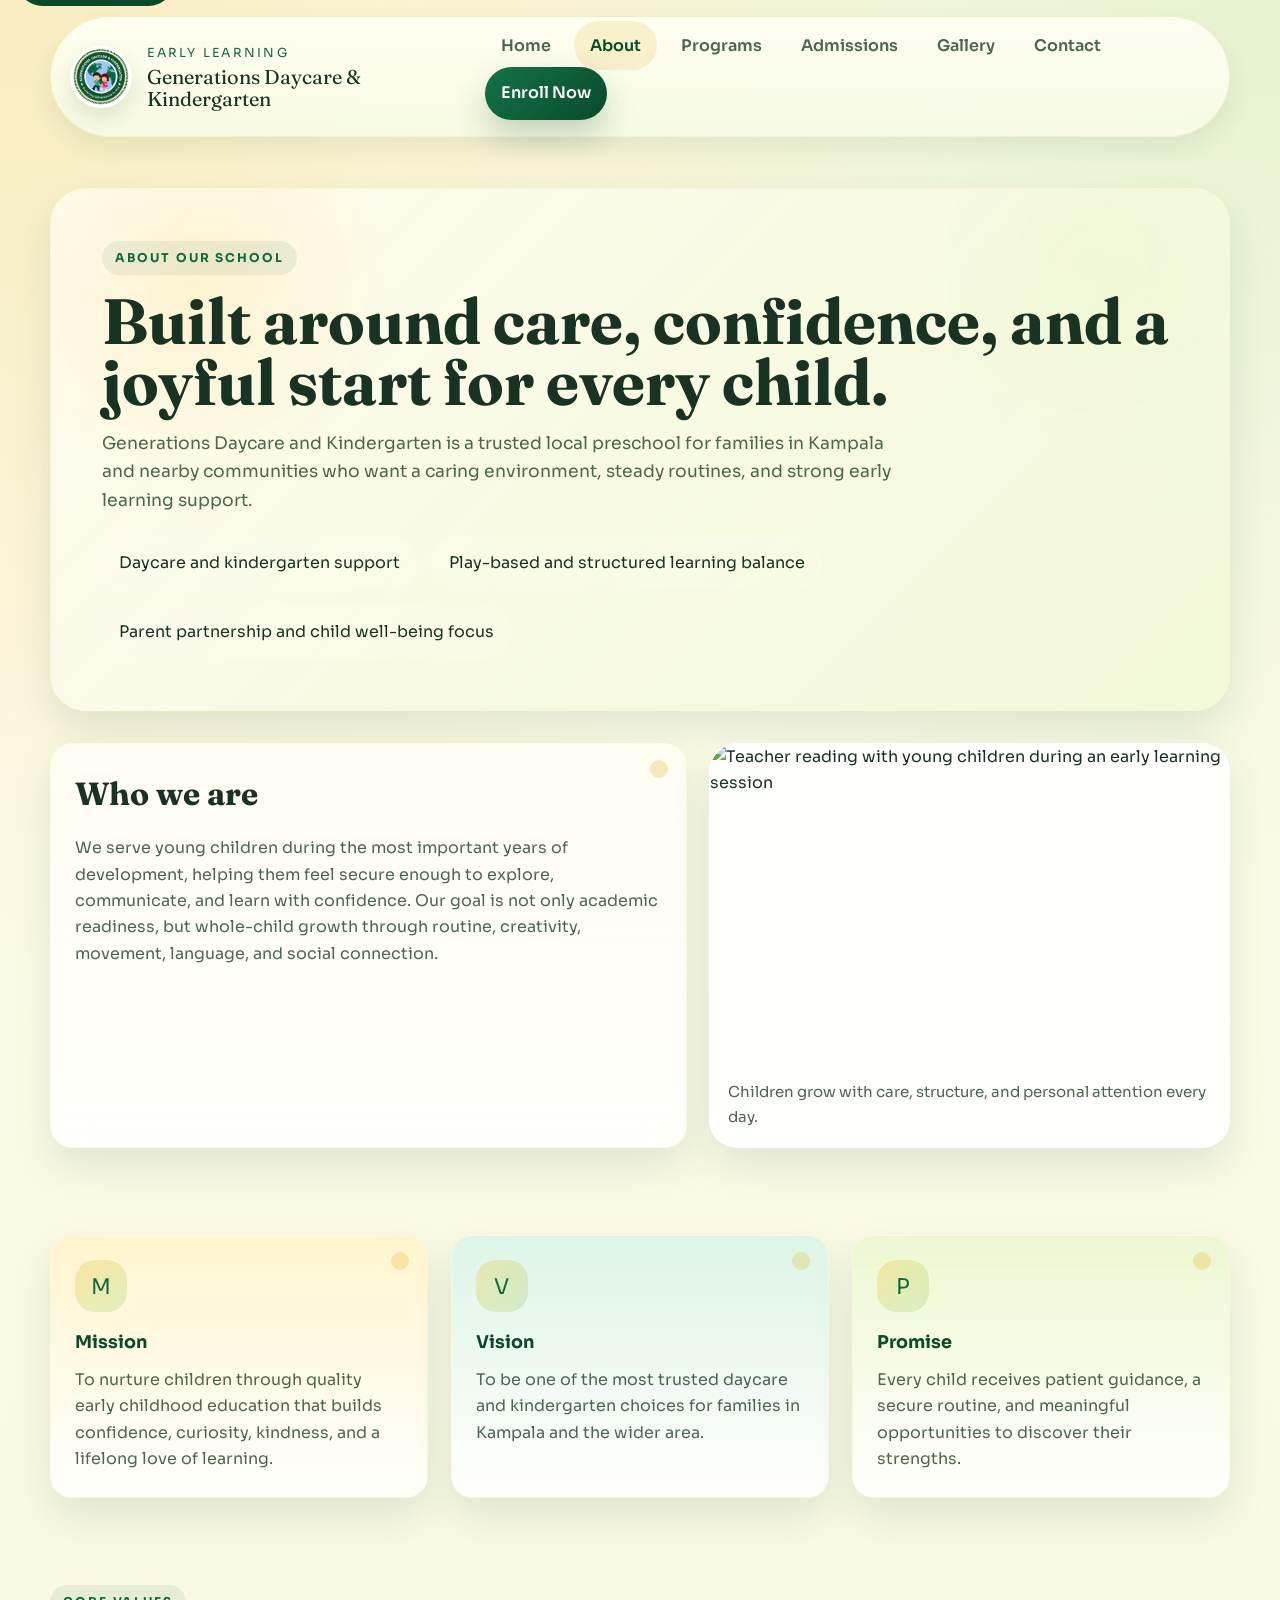
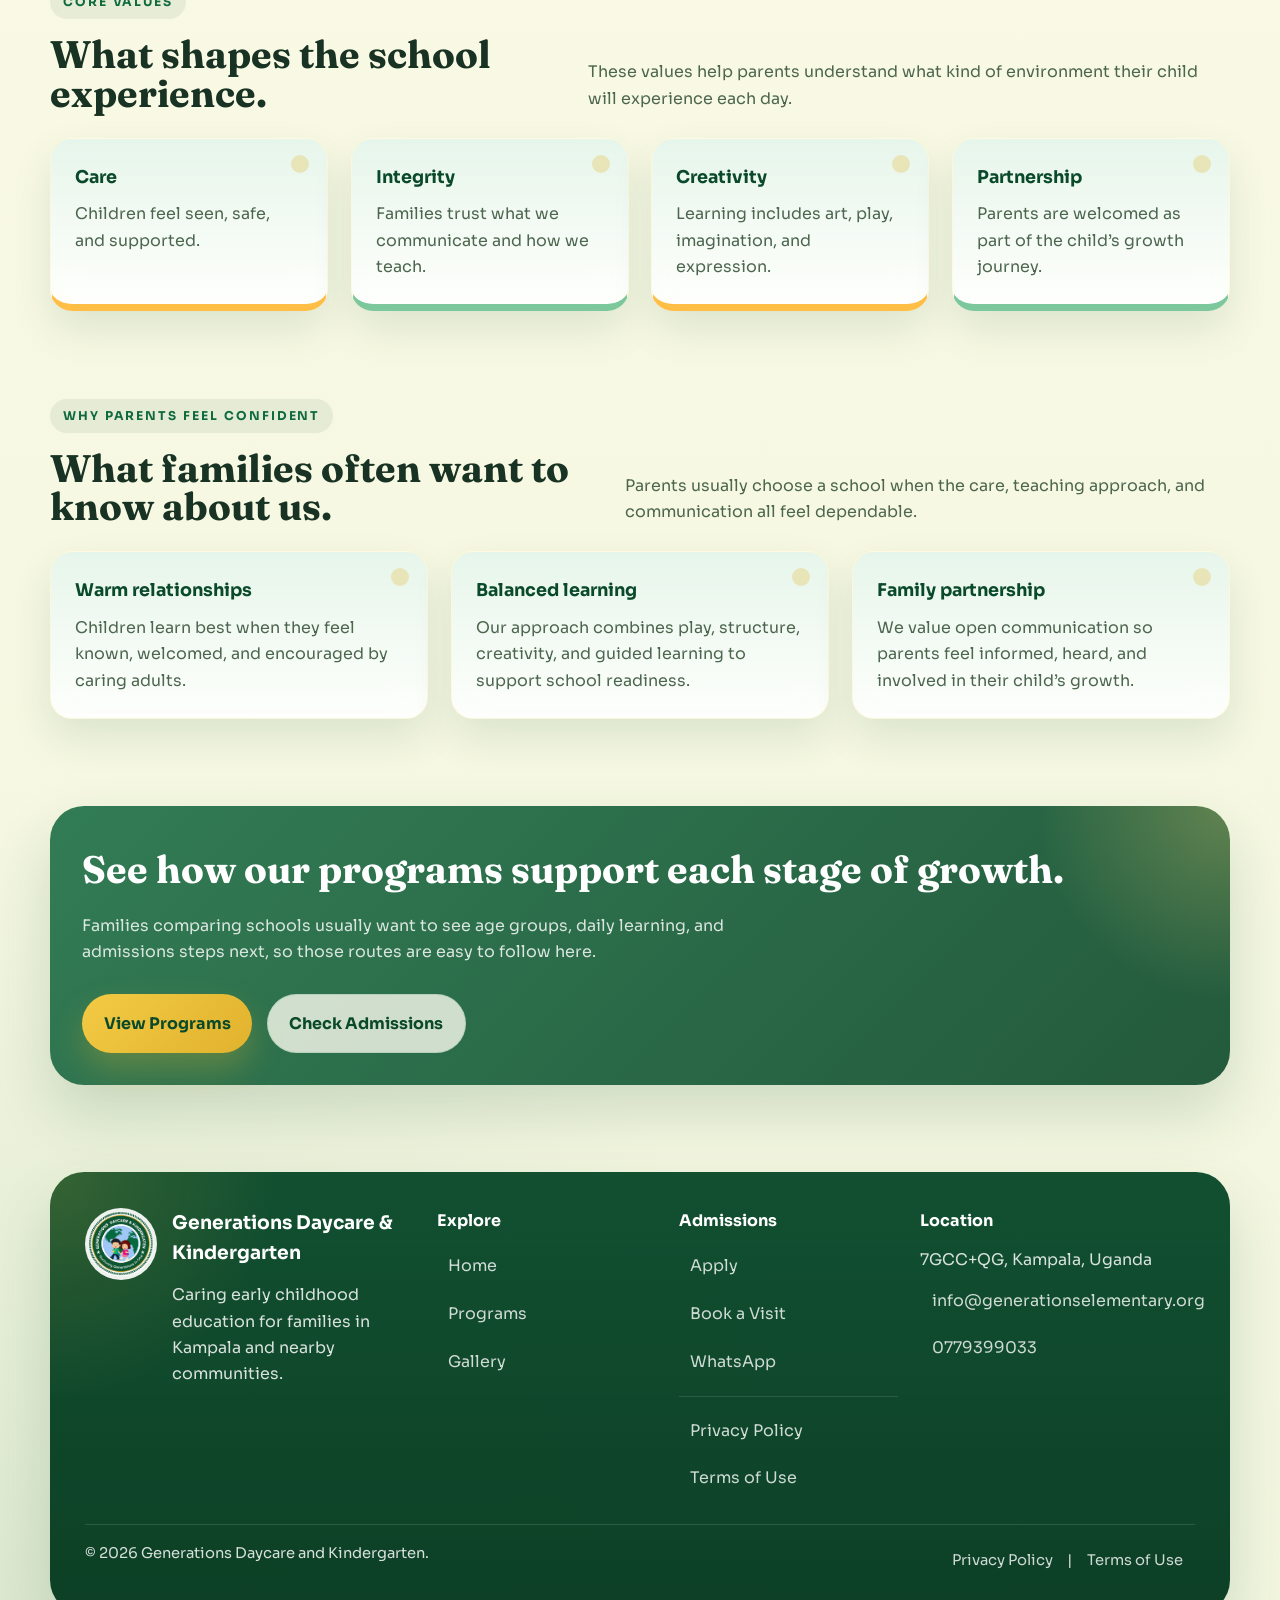
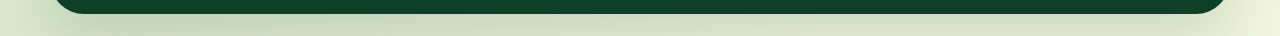
==== about.html @ 91e3a4ac "generations daycare and kindergarten" ====
<!DOCTYPE html>
<html lang="en">
<head>
    <meta charset="UTF-8">
    <meta name="viewport" content="width=device-width, initial-scale=1.0">
    <title>About Generations Daycare &amp; Kindergarten | Preschool in Kampala</title>
    <meta name="description" content="Learn why families choose Generations Daycare and Kindergarten in Kampala for caring teachers, playful learning, and a strong early education foundation.">
    <meta name="keywords" content="about daycare Nalumunye, preschool Bandwe Kampala, kindergarten mission Uganda">
    <meta property="og:title" content="About Generations Daycare &amp; Kindergarten | Kampala">
    <meta property="og:description" content="Discover the mission, values, teaching approach, and local trust behind Generations Daycare and Kindergarten in Kampala.">
    <meta name="theme-color" content="#1e5a35">
    <link rel="preconnect" href="https://fonts.googleapis.com">
    <link rel="preconnect" href="https://fonts.gstatic.com" crossorigin>
    <link href="https://fonts.googleapis.com/css2?family=Fraunces:wght@600;700&family=Sora:wght@400;500;600;700&display=swap" rel="stylesheet">
    <link rel="stylesheet" href="css/styles.css">
    <link rel="stylesheet" href="css/about.css">
</head>
<body data-page="about">
    <a class="skip-link" href="#main-content">Skip to content</a>
    <div class="page-shell">
        <header class="site-header">
            <nav class="site-nav" aria-label="Primary">
                <a class="brand" href="index.html">
                    <img class="brand__logo" src="assets/logo.png" alt="Generations Daycare and Kindergarten logo">
                    <span class="brand__text">
                        <span class="brand__eyebrow">Early Learning</span>
                        <span class="brand__name">Generations Daycare &amp; Kindergarten</span>
                    </span>
                </a>
                <button class="nav-toggle" type="button" aria-label="Toggle menu" aria-expanded="false">
                    <span></span>
                    <span></span>
                    <span></span>
                </button>
                <ul class="nav-links">
                    <li><a data-page="home" href="index.html">Home</a></li>
                    <li><a data-page="about" href="about.html">About</a></li>
                    <li><a data-page="programs" href="program.html">Programs</a></li>
                    <li><a data-page="admissions" href="admissions.html">Admissions</a></li>
                    <li><a data-page="gallery" href="gallery.html">Gallery</a></li>
                    <li><a data-page="contact" href="contacts.html">Contact</a></li>
                    <li><a class="button" href="admissions.html">Enroll Now</a></li>
                </ul>
            </nav>
        </header>

        <main id="main-content">
            <section class="page-intro">
                <div class="container">
                    <div class="page-intro__panel" data-reveal>
                        <span class="eyebrow" style="background: rgba(30, 90, 53, 0.08); color: var(--brand);">About Our School</span>
                        <h1>Built around care, confidence, and a joyful start for every child.</h1>
                        <p class="page-intro__lede">Generations Daycare and Kindergarten is a trusted local preschool for families in Kampala and nearby communities who want a caring environment, steady routines, and strong early learning support.</p>
                        <ul class="quick-facts" style="margin-top: 1.4rem;">
                            <li>Daycare and kindergarten support</li>
                            <li>Play-based and structured learning balance</li>
                            <li>Parent partnership and child well-being focus</li>
                        </ul>
                    </div>
                </div>
            </section>

            <section class="section">
                <div class="container">
                    <div class="split-panel">
                        <article class="glass-card" data-reveal>
                            <h2 style="font-family: 'Fraunces', Georgia, serif; font-size: 2rem; margin-bottom: 0.9rem;">Who we are</h2>
                            <p>We serve young children during the most important years of development, helping them feel secure enough to explore, communicate, and learn with confidence. Our goal is not only academic readiness, but whole-child growth through routine, creativity, movement, language, and social connection.</p>
                        </article>
                        <figure class="photo-card photo-card--about" data-reveal>
                            <img src="https://images.unsplash.com/photo-1516627145497-ae6968895b74?auto=format&fit=crop&w=900&q=80" alt="Teacher reading with young children during an early learning session">
                            <figcaption>Children grow with care, structure, and personal attention every day.</figcaption>
                        </figure>
                    </div>
                </div>
            </section>

            <section class="section">
                <div class="container">
                    <div class="grid-3">
                        <article class="feature-card" data-reveal>
                            <div class="feature-card__icon">M</div>
                            <h3>Mission</h3>
                            <p>To nurture children through quality early childhood education that builds confidence, curiosity, kindness, and a lifelong love of learning.</p>
                        </article>
                        <article class="feature-card" data-reveal>
                            <div class="feature-card__icon">V</div>
                            <h3>Vision</h3>
                            <p>To be one of the most trusted daycare and kindergarten choices for families in Kampala and the wider area.</p>
                        </article>
                        <article class="feature-card" data-reveal>
                            <div class="feature-card__icon">P</div>
                            <h3>Promise</h3>
                            <p>Every child receives patient guidance, a secure routine, and meaningful opportunities to discover their strengths.</p>
                        </article>
                    </div>
                </div>
            </section>

            <section class="section">
                <div class="container">
                    <div class="section-heading" data-reveal>
                        <div>
                            <span class="eyebrow" style="background: rgba(30, 90, 53, 0.08); color: var(--brand);">Core Values</span>
                            <h2>What shapes the school experience.</h2>
                        </div>
                        <p>These values help parents understand what kind of environment their child will experience each day.</p>
                    </div>
                    <div class="grid-4">
                        <article class="detail-card" data-reveal><h3>Care</h3><p>Children feel seen, safe, and supported.</p></article>
                        <article class="detail-card" data-reveal><h3>Integrity</h3><p>Families trust what we communicate and how we teach.</p></article>
                        <article class="detail-card" data-reveal><h3>Creativity</h3><p>Learning includes art, play, imagination, and expression.</p></article>
                        <article class="detail-card" data-reveal><h3>Partnership</h3><p>Parents are welcomed as part of the child’s growth journey.</p></article>
                    </div>
                </div>
            </section>

            <section class="section">
                <div class="container">
                    <div class="section-heading" data-reveal>
                        <div>
                            <span class="eyebrow" style="background: rgba(30, 90, 53, 0.08); color: var(--brand);">Why Parents Feel Confident</span>
                            <h2>What families often want to know about us.</h2>
                        </div>
                        <p>Parents usually choose a school when the care, teaching approach, and communication all feel dependable.</p>
                    </div>
                    <div class="grid-3">
                        <article class="detail-card" data-reveal><h3>Warm relationships</h3><p>Children learn best when they feel known, welcomed, and encouraged by caring adults.</p></article>
                        <article class="detail-card" data-reveal><h3>Balanced learning</h3><p>Our approach combines play, structure, creativity, and guided learning to support school readiness.</p></article>
                        <article class="detail-card" data-reveal><h3>Family partnership</h3><p>We value open communication so parents feel informed, heard, and involved in their child’s growth.</p></article>
                    </div>
                </div>
            </section>

            <section class="section">
                <div class="container">
                    <div class="cta-band" data-reveal>
                        <h2>See how our programs support each stage of growth.</h2>
                        <p>Families comparing schools usually want to see age groups, daily learning, and admissions steps next, so those routes are easy to follow here.</p>
                        <div class="hero__actions">
                            <a class="button-secondary" href="program.html">View Programs</a>
                            <a class="button-ghost" href="admissions.html">Check Admissions</a>
                        </div>
                    </div>
                </div>
            </section>
        </main>

        <footer class="footer">
            <div class="footer__inner">
                <div class="footer__grid">
                    <div class="footer-brand">
                        <img class="footer-brand__logo" src="assets/logo.png" alt="Generations Daycare and Kindergarten logo">
                        <div>
                            <h3>Generations Daycare &amp; Kindergarten</h3>
                            <p>Caring early childhood education for families in Kampala and nearby communities.</p>
                        </div>
                    </div>
                    <div>
                        <h4>Explore</h4>
                        <ul class="footer-links">
                            <li><a href="index.html">Home</a></li>
                            <li><a href="program.html">Programs</a></li>
                            <li><a href="gallery.html">Gallery</a></li>
                        </ul>
                    </div>
                    <div>
                        <h4>Admissions</h4>
                        <ul class="footer-links">
                            <li><a href="admissions.html">Apply</a></li>
                            <li><a href="contacts.html">Book a Visit</a></li>
                            <li><a class="js-whatsapp-link" href="#">WhatsApp</a></li>
                        </ul>
                        <ul class="footer-links footer-links--legal">
                            <li><a href="privacy.html">Privacy Policy</a></li>
                            <li><a href="terms.html">Terms of Use</a></li>
                        </ul>
                    </div>
                    <div>
                        <h4>Location</h4>
                        <ul class="footer-meta">
                            <li>7GCC+QG, Kampala, Uganda</li>
                            <li><a href="mailto:info@generationselementary.org">info@generationselementary.org</a></li>
                            <li><a href="tel:+256779399033">0779399033</a></li>
                        </ul>
                    </div>
                </div>
                <div class="footer__bottom">
                    <p>&copy; 2026 Generations Daycare and Kindergarten.</p>
                    <p><a href="privacy.html">Privacy Policy</a> | <a href="terms.html">Terms of Use</a></p>
                </div>
            </div>
        </footer>

    </div>
    <script src="js/app.js" defer></script>
</body>
</html>
---- css/styles.css ----
:root {
    --bg: #f7f7e6;
    --surface: rgba(255, 253, 244, 0.88);
    --surface-strong: #fffef3;
    --text: #183223;
    --text-muted: #4d664f;
    --brand: #0f6a3e;
    --brand-deep: #0a4a2b;
    --brand-soft: #d7efcf;
    --accent: #e1b22d;
    --accent-soft: #fff2b0;
    --white: #ffffff;
    --border: rgba(15, 106, 62, 0.15);
    --shadow-lg: 0 28px 60px rgba(10, 74, 43, 0.16);
    --shadow-md: 0 18px 40px rgba(10, 74, 43, 0.11);
    --shadow-sm: 0 12px 24px rgba(10, 74, 43, 0.08);
    --radius-lg: 32px;
    --radius-md: 22px;
    --radius-sm: 16px;
    --container: 1180px;
    --transition: 220ms ease;
}

* {
    box-sizing: border-box;
    margin: 0;
    padding: 0;
}

html {
    scroll-behavior: smooth;
}

body {
    min-height: 100vh;
    font-family: "Sora", "Segoe UI", sans-serif;
    color: var(--text);
    background:
        radial-gradient(circle at top left, rgba(225, 178, 45, 0.22), transparent 28%),
        radial-gradient(circle at top right, rgba(129, 203, 101, 0.2), transparent 26%),
        radial-gradient(circle at bottom left, rgba(15, 106, 62, 0.1), transparent 24%),
        linear-gradient(180deg, #fffce9 0%, #f2f6df 100%);
    line-height: 1.65;
}

body.nav-open {
    overflow: hidden;
}

body::before {
    content: "";
    position: fixed;
    inset: 0;
    background-image:
        linear-gradient(rgba(255, 255, 255, 0.25) 1px, transparent 1px),
        linear-gradient(90deg, rgba(255, 255, 255, 0.2) 1px, transparent 1px);
    background-size: 42px 42px;
    opacity: 0.22;
    pointer-events: none;
    z-index: -2;
}

img {
    max-width: 100%;
    display: block;
}

a {
    color: inherit;
}

button,
input,
select,
textarea {
    font: inherit;
}

.skip-link {
    position: absolute;
    left: 1rem;
    top: -3rem;
    background: var(--brand-deep);
    color: var(--white);
    padding: 0.85rem 1rem;
    border-radius: 999px;
    z-index: 1000;
}

.skip-link:focus {
    top: 1rem;
}

.site-header {
    position: sticky;
    top: 0;
    z-index: 100;
    padding: 1rem 1.25rem 0;
    transition: transform 260ms ease, opacity 260ms ease;
    will-change: transform;
}

.site-nav {
    max-width: var(--container);
    margin: 0 auto;
    padding: 1rem 1.2rem;
    position: relative;
    display: flex;
    align-items: center;
    justify-content: space-between;
    gap: 1rem;
    border: 1px solid rgba(225, 178, 45, 0.18);
    border-radius: 999px;
    background:
        linear-gradient(180deg, rgba(255, 254, 243, 0.92), rgba(246, 251, 230, 0.86));
    backdrop-filter: blur(18px);
    box-shadow: var(--shadow-sm);
}

.brand {
    display: inline-flex;
    align-items: center;
    gap: 0.95rem;
    text-decoration: none;
    min-width: 0;
}

.brand__logo {
    width: 62px;
    height: 62px;
    flex: 0 0 auto;
    object-fit: contain;
    border-radius: 50%;
    background: rgba(255, 255, 255, 0.88);
    box-shadow: 0 10px 20px rgba(10, 74, 43, 0.12);
    padding: 0.18rem;
}

.brand__text {
    min-width: 0;
}

.brand__eyebrow {
    display: block;
    font-size: 0.78rem;
    letter-spacing: 0.18em;
    text-transform: uppercase;
    color: var(--brand);
    margin-bottom: 0.18rem;
}

.brand__name {
    display: block;
    font-family: "Fraunces", Georgia, serif;
    font-size: 1.25rem;
    line-height: 1.1;
}

.nav-toggle {
    display: none;
    width: 48px;
    height: 48px;
    border: 0;
    border-radius: 50%;
    background: var(--brand);
    color: var(--white);
    cursor: pointer;
    transition: transform var(--transition), background var(--transition), box-shadow var(--transition);
    box-shadow: 0 10px 22px rgba(10, 74, 43, 0.18);
}

.nav-toggle span {
    display: block;
    width: 18px;
    height: 2px;
    margin: 4px auto;
    background: currentColor;
    border-radius: 999px;
    transition: transform var(--transition), opacity var(--transition);
}

.nav-toggle:hover,
.nav-toggle:focus-visible {
    background: var(--brand-deep);
    transform: translateY(-1px);
}

.nav-toggle[aria-expanded="true"] {
    background: var(--brand-deep);
}

.nav-toggle[aria-expanded="true"] span:nth-child(1) {
    transform: translateY(6px) rotate(45deg);
}

.nav-toggle[aria-expanded="true"] span:nth-child(2) {
    opacity: 0;
}

.nav-toggle[aria-expanded="true"] span:nth-child(3) {
    transform: translateY(-6px) rotate(-45deg);
}

.nav-links {
    display: flex;
    align-items: center;
    gap: 0.45rem;
    list-style: none;
    flex-wrap: wrap;
}

.nav-links a {
    text-decoration: none;
    padding: 0.85rem 1rem;
    border-radius: 999px;
    color: var(--text-muted);
    font-weight: 600;
    transition: background var(--transition), color var(--transition), transform var(--transition);
}

.nav-links a:not(.button):hover,
.nav-links a:not(.button):focus-visible,
.nav-links a:not(.button).is-active {
    background: rgba(225, 178, 45, 0.18);
    color: var(--brand-deep);
    transform: translateY(-1px);
}

.nav-links .button {
    color: var(--white);
}

.button,
.button-secondary,
.button-ghost {
    display: inline-flex;
    align-items: center;
    justify-content: center;
    gap: 0.6rem;
    text-decoration: none;
    border: 0;
    border-radius: 999px;
    padding: 0.95rem 1.35rem;
    font-weight: 700;
    transition: transform var(--transition), box-shadow var(--transition), background var(--transition), color var(--transition);
}

.button {
    background: linear-gradient(135deg, #137446 0%, var(--brand-deep) 100%);
    color: var(--white);
    box-shadow: 0 16px 32px rgba(10, 74, 43, 0.22);
}

.button-secondary {
    background: linear-gradient(135deg, #f3ca44 0%, var(--accent) 100%);
    color: var(--brand-deep);
    box-shadow: 0 16px 32px rgba(225, 178, 45, 0.28);
}

.button-ghost {
    color: var(--brand-deep);
    background: rgba(255, 254, 243, 0.78);
    border: 1px solid rgba(15, 106, 62, 0.12);
}

.button:hover,
.button-secondary:hover,
.button-ghost:hover,
.button:focus-visible,
.button-secondary:focus-visible,
.button-ghost:focus-visible {
    transform: translateY(-2px);
}

.container {
    width: min(100% - 2rem, var(--container));
    margin: 0 auto;
}

.hero {
    padding: 3.5rem 0 1.5rem;
}

.hero__panel {
    position: relative;
    overflow: hidden;
    display: grid;
    grid-template-columns: 1.1fr 0.9fr;
    gap: 2rem;
    padding: clamp(2rem, 4vw, 4rem);
    border-radius: calc(var(--radius-lg) + 10px);
    background:
        radial-gradient(circle at 80% 15%, rgba(243, 202, 68, 0.38), transparent 20%),
        radial-gradient(circle at 16% 84%, rgba(216, 239, 207, 0.18), transparent 20%),
        linear-gradient(135deg, rgba(10, 74, 43, 0.98), rgba(15, 106, 62, 0.9));
    color: var(--white);
    box-shadow: var(--shadow-lg);
}

.hero__panel::before,
.hero__panel::after {
    content: "";
    position: absolute;
    border-radius: 50%;
    background: rgba(255, 255, 255, 0.07);
}

.hero__panel::before {
    width: 260px;
    height: 260px;
    top: -70px;
    right: -30px;
    animation: floatOrb 8s ease-in-out infinite;
}

.hero__panel::after {
    width: 180px;
    height: 180px;
    bottom: -60px;
    left: 44%;
    animation: floatOrb 10s ease-in-out infinite reverse;
}

.hero__content,
.hero__aside {
    position: relative;
    z-index: 1;
    min-width: 0;
}

.eyebrow {
    display: inline-block;
    margin-bottom: 1rem;
    padding: 0.45rem 0.8rem;
    border-radius: 999px;
    background: rgba(255, 255, 255, 0.14);
    color: #fff3c4;
    text-transform: uppercase;
    letter-spacing: 0.16em;
    font-size: 0.76rem;
    font-weight: 700;
}

.hero h1,
.page-intro h1 {
    font-family: "Fraunces", Georgia, serif;
    font-size: clamp(2.6rem, 5vw, 5rem);
    line-height: 0.95;
    margin-bottom: 1rem;
}

.hero__lede,
.page-intro__lede {
    font-size: 1.08rem;
    max-width: 62ch;
}

.hero__lede {
    color: rgba(255, 255, 255, 0.86);
}

.page-intro__lede,
.section-heading p,
.feature-card p,
.program-card p,
.timeline-card p,
.contact-card p,
.gallery-card p,
.detail-card p,
.seo-card p,
.glass-card p,
.metric span,
.form-note {
    color: var(--text-muted);
}

.hero__actions,
.section-actions,
.hero-stats,
.quick-facts {
    display: flex;
    gap: 0.9rem;
    flex-wrap: wrap;
}

.hero__actions,
.hero-stats {
    margin-top: 1.8rem;
}

.hero-stats,
.quick-facts,
.footer-links,
.footer-meta,
.form-grid,
.nav-links,
.contact-grid,
.program-grid,
.gallery-grid,
.grid-2,
.grid-3,
.grid-4,
.seo-grid {
    list-style: none;
}

.hero-stats li,
.quick-facts li {
    border-radius: 999px;
    padding: 0.8rem 1rem;
    background: rgba(255, 255, 255, 0.12);
    border: 1px solid rgba(255, 255, 255, 0.14);
}

.hero-card,
.glass-card,
.feature-card,
.program-card,
.timeline-card,
.contact-card,
.gallery-card,
.detail-card,
.seo-card {
    border-radius: var(--radius-md);
    background: var(--surface);
    backdrop-filter: blur(16px);
    border: 1px solid rgba(255, 247, 214, 0.72);
    box-shadow: var(--shadow-md);
}

.glass-card,
.feature-card,
.program-card,
.timeline-card,
.contact-card,
.detail-card,
.seo-card {
    position: relative;
}

.glass-card::before,
.feature-card::before,
.program-card::before,
.timeline-card::before,
.contact-card::before,
.detail-card::before,
.seo-card::before {
    content: "";
    position: absolute;
    top: 16px;
    right: 18px;
    width: 18px;
    height: 18px;
    border-radius: 50%;
    background: rgba(225, 178, 45, 0.28);
}

.hero-card,
.glass-card,
.feature-card,
.program-card,
.timeline-card,
.contact-card,
.detail-card,
.seo-card {
    padding: 1.5rem;
}

.hero-card {
    background: linear-gradient(180deg, rgba(255, 255, 255, 0.2), rgba(255, 255, 255, 0.08));
    color: var(--white);
}

.hero-card h2,
.section-heading h2,
.cta-band h2 {
    font-family: "Fraunces", Georgia, serif;
}

.hero-card h2 {
    font-size: 1.6rem;
    margin-bottom: 0.75rem;
}

.photo-card {
    overflow: hidden;
    border-radius: calc(var(--radius-lg) - 4px);
    background: rgba(255, 255, 255, 0.92);
    border: 1px solid rgba(255, 255, 255, 0.2);
    box-shadow: var(--shadow-md);
}

.photo-card img {
    width: 100%;
    min-height: 320px;
    object-fit: cover;
}

.photo-card figcaption {
    padding: 1rem 1.15rem 1.1rem;
    color: var(--text-muted);
    font-size: 0.94rem;
}

.photo-card--hero {
    margin-bottom: 1rem;
    background: rgba(255, 255, 255, 0.14);
    backdrop-filter: blur(12px);
}

.photo-card--hero figcaption {
    color: rgba(255, 255, 255, 0.86);
}

.hero-card ul,
.check-list,
.timeline,
.contact-list {
    list-style: none;
    display: grid;
    gap: 0.75rem;
}

.hero-card li {
    display: flex;
    gap: 0.75rem;
    align-items: flex-start;
}

.grid-2,
.contact-grid {
    display: grid;
    grid-template-columns: repeat(2, minmax(0, 1fr));
    gap: 1.4rem;
}

.grid-3,
.seo-grid,
.gallery-grid {
    display: grid;
    grid-template-columns: repeat(3, minmax(0, 1fr));
    gap: 1.4rem;
}

.program-grid {
    display: grid;
    grid-template-columns: repeat(2, minmax(0, 1fr));
    gap: 1.4rem;
}

.grid-4 {
    display: grid;
    grid-template-columns: repeat(4, minmax(0, 1fr));
    gap: 1.4rem;
}

.section {
    padding: 1.2rem 0 4.25rem;
}

.section--tight {
    padding-top: 0;
}

.section-heading {
    display: flex;
    justify-content: space-between;
    gap: 1rem;
    align-items: end;
    margin-bottom: 1.6rem;
}

.section-heading h2 {
    font-size: clamp(2rem, 3vw, 3.2rem);
    line-height: 1;
}

.section-heading > * {
    min-width: 0;
}

.metric-bar {
    display: flex;
    gap: 1rem;
    flex-wrap: wrap;
}

.metric {
    flex: 1 1 180px;
    padding: 1.3rem 1.2rem;
    border-radius: var(--radius-sm);
    background: linear-gradient(180deg, rgba(255, 255, 245, 0.86), rgba(242, 250, 228, 0.9));
    border: 1px solid var(--border);
}

.metric strong {
    display: block;
    font-size: 1.6rem;
    color: var(--brand-deep);
}

.feature-card__icon,
.contact-card__icon {
    width: 52px;
    height: 52px;
    display: inline-grid;
    place-items: center;
    margin-bottom: 1rem;
    border-radius: 20px;
    background: linear-gradient(135deg, rgba(243, 202, 68, 0.34), rgba(129, 203, 101, 0.24));
    color: var(--brand);
    font-size: 1.35rem;
}

.feature-card h3,
.program-card h3,
.timeline-card h3,
.contact-card h3,
.gallery-card h3,
.detail-card h3,
.seo-card h3 {
    font-size: 1.1rem;
    margin-bottom: 0.6rem;
    color: var(--brand-deep);
}

.page-intro {
    padding: 3.2rem 0 0.8rem;
}

.page-intro__panel {
    padding: clamp(2rem, 4vw, 3.2rem);
    border-radius: calc(var(--radius-lg) + 4px);
    background:
        radial-gradient(circle at 82% 18%, rgba(243, 202, 68, 0.34), transparent 17%),
        radial-gradient(circle at 15% 84%, rgba(129, 203, 101, 0.18), transparent 20%),
        linear-gradient(135deg, rgba(255, 254, 243, 0.94), rgba(240, 248, 222, 0.86));
    border: 1px solid rgba(255, 245, 205, 0.7);
    box-shadow: var(--shadow-md);
}

.split-panel {
    display: grid;
    grid-template-columns: 1.1fr 0.9fr;
    gap: 1.4rem;
}

.split-panel > *,
.grid-2 > *,
.grid-3 > *,
.grid-4 > *,
.program-grid > *,
.gallery-grid > *,
.contact-grid > *,
.seo-grid > *,
.footer__grid > * {
    min-width: 0;
}

.check-list li,
.timeline li,
.contact-list li {
    padding-left: 1.8rem;
    position: relative;
}

.check-list li::before,
.timeline li::before,
.contact-list li::before {
    content: "";
    position: absolute;
    left: 0;
    top: 0.55rem;
    width: 0.8rem;
    height: 0.8rem;
    border-radius: 50%;
    background: linear-gradient(135deg, var(--accent), var(--brand));
    box-shadow: 0 0 0 6px rgba(225, 178, 45, 0.16);
}

.program-card__age {
    display: block;
    margin-bottom: 0.8rem;
    color: var(--accent);
    font-weight: 800;
    text-transform: uppercase;
    letter-spacing: 0.08em;
    font-size: 0.8rem;
}

.program-card ul,
.detail-card ul,
.seo-card ul {
    margin-top: 0.9rem;
    padding-left: 1.05rem;
    color: var(--text-muted);
}

.program-card li + li,
.detail-card li + li,
.seo-card li + li,
.footer-links li + li,
.footer-meta li + li {
    margin-top: 0.5rem;
}

.legal-note {
    margin-top: 1rem;
    font-size: 0.92rem;
    color: var(--text-muted);
}

.legal-note a {
    color: var(--brand-deep);
    font-weight: 700;
}

.testimonial {
    padding: 1.8rem;
    border-radius: var(--radius-md);
    background:
        radial-gradient(circle at top right, rgba(243, 202, 68, 0.22), transparent 18%),
        linear-gradient(180deg, rgba(15, 106, 62, 0.97), rgba(10, 74, 43, 0.94));
    color: var(--white);
    box-shadow: var(--shadow-md);
}

.testimonial blockquote {
    font-family: "Fraunces", Georgia, serif;
    font-size: 1.35rem;
    line-height: 1.35;
}

.testimonial p {
    margin-top: 1rem;
    color: rgba(255, 255, 255, 0.76);
}

.gallery-card {
    overflow: hidden;
    padding: 0;
}

.gallery-card__visual {
    position: relative;
    min-height: 220px;
    padding: 1.5rem;
    display: flex;
    align-items: end;
    overflow: hidden;
}

.gallery-card__visual img {
    position: absolute;
    inset: 0;
    width: 100%;
    height: 100%;
    object-fit: cover;
}

.gallery-card__visual::before {
    content: "";
    position: absolute;
    inset: 0;
    background: linear-gradient(180deg, rgba(10, 74, 43, 0.06), rgba(10, 74, 43, 0.62));
}

.gallery-card__visual .eyebrow {
    position: relative;
    z-index: 1;
}

.gallery-card__body {
    padding: 1.35rem 1.4rem 1.5rem;
}

.form-panel {
    padding: 1.6rem;
}

.form-grid {
    display: grid;
    grid-template-columns: repeat(2, minmax(0, 1fr));
    gap: 1rem;
}

.field {
    display: grid;
    gap: 0.45rem;
}

.field--full {
    grid-column: 1 / -1;
}

.field label {
    font-weight: 700;
    color: var(--brand-deep);
}

.field small {
    color: var(--text-muted);
    font-size: 0.86rem;
    line-height: 1.45;
}

.field input,
.field select,
.field textarea {
    width: 100%;
    padding: 0.95rem 1rem;
    border-radius: 18px;
    border: 1px solid rgba(18, 59, 35, 0.14);
    background: rgba(255, 255, 255, 0.88);
    color: var(--text);
    outline: none;
    transition: border-color var(--transition), box-shadow var(--transition), background var(--transition);
}

.field input::placeholder,
.field textarea::placeholder {
    color: rgba(77, 102, 79, 0.72);
}

.field input:focus,
.field select:focus,
.field textarea:focus {
    border-color: rgba(15, 106, 62, 0.32);
    background: rgba(255, 255, 255, 0.98);
    box-shadow: 0 0 0 4px rgba(15, 106, 62, 0.08);
}

.field textarea {
    min-height: 140px;
    resize: vertical;
}

.form-shell {
    display: grid;
    gap: 1.35rem;
}

.form-section {
    border: 1px solid rgba(15, 106, 62, 0.12);
    border-radius: 24px;
    padding: 1.1rem;
    background: rgba(255, 255, 255, 0.56);
}

.form-section legend {
    padding: 0 0.5rem;
    font-family: "Fraunces", Georgia, serif;
    font-size: 1.02rem;
    color: var(--brand-deep);
}

.form-actions {
    display: flex;
    flex-wrap: wrap;
    align-items: center;
    gap: 0.9rem;
}

.form-status {
    min-height: 1.4rem;
    color: var(--brand-deep);
    font-size: 0.92rem;
}

.form-status.is-success {
    color: var(--brand-deep);
}

.form-status.is-error {
    color: #9b2c2c;
}

.form-sidecard {
    display: grid;
    gap: 1rem;
    padding: 1.4rem;
    border-radius: var(--radius-md);
    background: linear-gradient(180deg, rgba(255, 254, 246, 0.9), rgba(244, 249, 231, 0.84));
    border: 1px solid rgba(15, 106, 62, 0.1);
}

.form-sidecard ul {
    list-style: none;
    display: grid;
    gap: 0.7rem;
}

.form-sidecard li {
    padding-left: 1.1rem;
    position: relative;
}

.form-sidecard li::before {
    content: "";
    position: absolute;
    left: 0;
    top: 0.72rem;
    width: 0.42rem;
    height: 0.42rem;
    border-radius: 50%;
    background: var(--accent);
}

.map-card iframe {
    width: 100%;
    min-height: 360px;
    border: 0;
    border-radius: var(--radius-md);
}

.cta-band {
    padding: 2rem;
    border-radius: calc(var(--radius-lg) + 2px);
    background:
        radial-gradient(circle at top left, rgba(243, 202, 68, 0.3), transparent 22%),
        radial-gradient(circle at bottom right, rgba(215, 239, 207, 0.14), transparent 20%),
        linear-gradient(135deg, #0d5a34, #127546);
    color: var(--white);
    box-shadow: var(--shadow-lg);
}

.cta-band h2 {
    font-size: clamp(1.9rem, 3vw, 3rem);
    margin-bottom: 0.7rem;
}

.cta-band p {
    color: rgba(255, 255, 255, 0.82);
    max-width: 54ch;
}

.footer {
    margin-top: 1.2rem;
    padding: 0 1rem 1.4rem;
}

.footer__inner {
    width: min(100%, var(--container));
    margin: 0 auto;
    padding: 2.2rem;
    border-radius: calc(var(--radius-lg) + 2px);
    background:
        radial-gradient(circle at top left, rgba(243, 202, 68, 0.16), transparent 18%),
        linear-gradient(180deg, rgba(10, 74, 43, 0.97), rgba(8, 60, 34, 0.98));
    color: rgba(255, 255, 255, 0.84);
    box-shadow: var(--shadow-lg);
}

.footer__grid {
    display: grid;
    grid-template-columns: 1.2fr 0.8fr 0.8fr 1fr;
    gap: 1.4rem;
}

.footer h3,
.footer h4 {
    color: var(--white);
    margin-bottom: 0.8rem;
}

.footer a {
    text-decoration: none;
    transition: color var(--transition), background var(--transition), transform var(--transition), box-shadow var(--transition), border-color var(--transition);
}

.footer-links a,
.footer-meta a,
.footer__bottom a {
    display: inline-flex;
    align-items: center;
    gap: 0.35rem;
    padding: 0.35rem 0.65rem;
    border-radius: 999px;
    color: rgba(255, 255, 255, 0.8);
    border: 1px solid transparent;
}

.footer-links a:hover,
.footer-meta a:hover,
.footer__bottom a:hover,
.footer-links a:focus-visible,
.footer-meta a:focus-visible,
.footer__bottom a:focus-visible {
    color: var(--white);
    background: rgba(255, 255, 255, 0.1);
    border-color: rgba(255, 255, 255, 0.16);
    transform: translateY(-1px);
}

.footer-links a:active,
.footer-meta a:active,
.footer__bottom a:active {
    transform: translateY(0);
    background: rgba(243, 202, 68, 0.18);
    border-color: rgba(243, 202, 68, 0.28);
}

.footer-links a.is-active,
.footer-meta a.is-active,
.footer__bottom a.is-active {
    color: var(--white);
    background: linear-gradient(135deg, rgba(243, 202, 68, 0.22), rgba(255, 255, 255, 0.08));
    border-color: rgba(243, 202, 68, 0.34);
    box-shadow: 0 10px 18px rgba(0, 0, 0, 0.12);
}

.footer-links--legal {
    margin-top: 0.9rem;
    padding-top: 0.9rem;
    border-top: 1px solid rgba(255, 255, 255, 0.12);
}

.footer-brand {
    display: flex;
    align-items: flex-start;
    gap: 0.9rem;
}

.footer-brand__logo {
    width: 72px;
    height: 72px;
    flex: 0 0 auto;
    border-radius: 50%;
    background: rgba(255, 255, 255, 0.92);
    padding: 0.2rem;
}

.footer__bottom {
    margin-top: 1.6rem;
    padding-top: 1rem;
    border-top: 1px solid rgba(255, 255, 255, 0.12);
    display: flex;
    justify-content: space-between;
    gap: 1rem;
    flex-wrap: wrap;
    font-size: 0.92rem;
}

@media (max-width: 1180px) {
    .hero__panel {
        gap: 1.5rem;
        padding: clamp(1.75rem, 3vw, 3rem);
    }

    .footer__grid {
        grid-template-columns: 1.15fr 0.85fr 0.85fr 1fr;
    }
}

.reveal {
    opacity: 0;
    transform: translateY(24px);
    transition: opacity 700ms ease, transform 700ms ease;
}

.reveal.is-visible {
    opacity: 1;
    transform: translateY(0);
}

@keyframes floatOrb {
    0%,
    100% {
        transform: translate3d(0, 0, 0);
    }
    50% {
        transform: translate3d(0, 16px, 0);
    }
}

@media (max-width: 980px) {
    .site-header.is-hidden {
        transform: translateY(calc(-100% - 0.75rem));
        opacity: 0.98;
    }

    body.nav-open::after {
        content: "";
        position: fixed;
        inset: 0;
        background: rgba(24, 50, 35, 0.18);
        backdrop-filter: blur(6px);
        z-index: 90;
    }

    .hero__panel,
    .grid-2,
    .grid-3,
    .grid-4,
    .contact-grid,
    .program-grid,
    .seo-grid,
    .gallery-grid,
    .split-panel,
    .footer__grid {
        grid-template-columns: 1fr;
    }

    .section-heading {
        align-items: start;
        flex-direction: column;
    }

    .section-heading h2 {
        max-width: 16ch;
    }

    .hero h1,
    .page-intro h1 {
        font-size: clamp(2.35rem, 7vw, 4rem);
    }

    .hero__lede,
    .page-intro__lede {
        font-size: 1rem;
    }

    .hero-stats li,
    .quick-facts li {
        border-radius: 22px;
    }

    .photo-card img {
        min-height: 280px;
    }

    .form-section,
    .form-sidecard,
    .timeline-card,
    .detail-card,
    .feature-card,
    .program-card,
    .contact-card,
    .seo-card,
    .glass-card {
        padding: 1.25rem;
    }

    .map-card iframe {
        min-height: 300px;
    }

    .site-nav {
        border-radius: 30px;
        align-items: center;
        flex-wrap: nowrap;
    }

    .brand {
        width: auto;
        flex: 1 1 auto;
        min-width: 0;
    }

    .nav-toggle {
        display: inline-grid;
        place-items: center;
        flex: 0 0 auto;
        position: relative;
        z-index: 2;
    }

    .nav-links {
        position: absolute;
        top: calc(100% + 0.75rem);
        left: 0;
        right: 0;
        width: 100%;
        display: flex;
        flex-direction: column;
        align-items: stretch;
        gap: 0.35rem;
        padding: 0.85rem;
        border: 1px solid rgba(15, 106, 62, 0.12);
        border-radius: 24px;
        background: linear-gradient(180deg, rgba(255, 254, 243, 0.98), rgba(244, 249, 229, 0.96));
        box-shadow: 0 22px 42px rgba(10, 74, 43, 0.16);
        backdrop-filter: blur(18px);
        opacity: 0;
        visibility: hidden;
        pointer-events: none;
        transform: translateY(-10px) scale(0.98);
        transform-origin: top center;
        transition: opacity var(--transition), transform var(--transition), visibility var(--transition);
        max-height: min(70vh, 420px);
        overflow-y: auto;
        z-index: 101;
    }

    .nav-links.is-open {
        opacity: 1;
        visibility: visible;
        pointer-events: auto;
        transform: translateY(0) scale(1);
    }

    .nav-links a,
    .nav-links .button {
        width: 100%;
        justify-content: center;
        border-radius: 18px;
        padding-block: 0.95rem;
    }

    .nav-links a:not(.button) {
        background: rgba(255, 255, 255, 0.72);
    }

    .nav-links .button {
        margin-top: 0.3rem;
    }
}

@media (max-width: 720px) {
    .site-header {
        padding-inline: 0.8rem;
    }

    .hero {
        padding-top: 2.1rem;
        padding-bottom: 1rem;
    }

    .container {
        width: min(100% - 1.2rem, var(--container));
    }

    .site-nav {
        padding: 0.85rem 0.95rem;
        border-radius: 24px;
    }

    .brand {
        gap: 0.7rem;
    }

    .brand__logo {
        width: 54px;
        height: 54px;
    }

    .brand__name {
        font-size: 1.02rem;
    }

    .brand__eyebrow {
        font-size: 0.68rem;
        letter-spacing: 0.14em;
    }

    .nav-links {
        top: calc(100% + 0.65rem);
        border-radius: 20px;
        padding: 0.75rem;
    }

    .hero__panel,
    .page-intro__panel,
    .cta-band,
    .footer__inner {
        border-radius: 24px;
    }

    .hero__panel {
        padding: 1.35rem;
        gap: 1.15rem;
    }

    .hero h1,
    .page-intro h1 {
        font-size: clamp(2rem, 8vw, 3rem);
        line-height: 1;
    }

    .hero__actions,
    .section-actions {
        gap: 0.7rem;
    }

    .hero__actions .button,
    .hero__actions .button-secondary,
    .hero__actions .button-ghost,
    .section-actions .button,
    .section-actions .button-secondary,
    .section-actions .button-ghost {
        width: 100%;
    }

    .hero-stats {
        gap: 0.7rem;
    }

    .hero-stats li,
    .quick-facts li {
        width: 100%;
        border-radius: 20px;
    }

    .page-intro {
        padding-top: 2.4rem;
    }

    .page-intro__panel,
    .cta-band,
    .form-panel,
    .form-sidecard {
        padding: 1.25rem;
    }

    .section {
        padding: 1rem 0 3.2rem;
    }

    .section-heading {
        margin-bottom: 1.2rem;
    }

    .section-heading h2 {
        font-size: clamp(1.7rem, 7vw, 2.4rem);
        max-width: none;
    }

    .form-grid {
        grid-template-columns: 1fr;
    }

    .form-actions {
        align-items: stretch;
    }

    .form-actions .button {
        width: 100%;
    }

    .photo-card img,
    .gallery-card__visual,
    .map-card iframe {
        min-height: 240px;
    }

    .metric {
        flex-basis: 100%;
    }

    .metric strong {
        font-size: 1.35rem;
    }

    .footer__inner {
        padding: 1.5rem;
    }

    .footer-brand {
        align-items: center;
    }

    .footer-brand__logo {
        width: 62px;
        height: 62px;
    }

    .footer__bottom {
        flex-direction: column;
        align-items: flex-start;
    }
}

@media (max-width: 560px) {
    body {
        line-height: 1.55;
    }

    .site-header {
        padding-top: 0.75rem;
        padding-inline: 0.55rem;
    }

    .container {
        width: min(100% - 0.85rem, var(--container));
    }

    .site-nav {
        padding: 0.72rem 0.8rem;
    }

    .brand__logo {
        width: 48px;
        height: 48px;
    }

    .brand__name {
        font-size: 0.92rem;
    }

    .nav-toggle {
        width: 44px;
        height: 44px;
    }

    .hero__panel,
    .page-intro__panel,
    .cta-band,
    .footer__inner,
    .form-panel,
    .form-sidecard {
        padding: 1rem;
    }

    .hero h1,
    .page-intro h1 {
        font-size: clamp(1.75rem, 8.2vw, 2.5rem);
    }

    .eyebrow {
        font-size: 0.68rem;
        letter-spacing: 0.12em;
        padding: 0.4rem 0.7rem;
    }

    .button,
    .button-secondary,
    .button-ghost {
        width: 100%;
        padding: 0.9rem 1rem;
    }

    .hero-card,
    .glass-card,
    .feature-card,
    .program-card,
    .timeline-card,
    .contact-card,
    .detail-card,
    .seo-card {
        padding: 1rem;
    }

    .form-section {
        padding: 0.9rem;
        border-radius: 18px;
    }

    .field input,
    .field select,
    .field textarea {
        padding: 0.9rem;
        border-radius: 16px;
    }

    .photo-card img,
    .gallery-card__visual,
    .map-card iframe {
        min-height: 210px;
    }

    .gallery-card__body {
        padding: 1.05rem;
    }

    .footer-links a,
    .footer-meta a,
    .footer__bottom a {
        padding-inline: 0.45rem;
    }
}

@media (prefers-reduced-motion: reduce) {
    html {
        scroll-behavior: auto;
    }

    *,
    *::before,
    *::after {
        animation-duration: 0.01ms !important;
        animation-iteration-count: 1 !important;
        transition-duration: 0.01ms !important;
    }

    .reveal {
        opacity: 1;
        transform: none;
    }
}
---- css/about.css ----
body[data-page="about"] .page-intro__panel {
    background:
        radial-gradient(circle at 12% 18%, rgba(255, 223, 141, 0.28), transparent 18%),
        radial-gradient(circle at 88% 14%, rgba(214, 241, 175, 0.18), transparent 16%),
        linear-gradient(135deg, rgba(255, 251, 239, 0.98), rgba(240, 248, 214, 0.92));
}

body[data-page="about"] .glass-card {
    background: linear-gradient(180deg, rgba(255, 252, 242, 0.94), rgba(255, 255, 255, 0.85));
}

body[data-page="about"] .detail-card {
    background: linear-gradient(180deg, rgba(229, 245, 235, 0.94), rgba(255, 255, 255, 0.88));
}

body[data-page="about"] .feature-card:nth-child(1) {
    background: linear-gradient(180deg, rgba(255, 244, 205, 0.96), rgba(255, 255, 255, 0.88));
}

body[data-page="about"] .feature-card:nth-child(2) {
    background: linear-gradient(180deg, rgba(220, 244, 229, 0.96), rgba(255, 255, 255, 0.88));
}

body[data-page="about"] .feature-card:nth-child(3) {
    background: linear-gradient(180deg, rgba(236, 247, 208, 0.96), rgba(255, 255, 255, 0.88));
}

body[data-page="about"] .grid-4 .detail-card:nth-child(odd) {
    border-bottom: 7px solid #ffbf47;
}

body[data-page="about"] .grid-4 .detail-card:nth-child(even) {
    border-bottom: 7px solid #7cc79c;
}

body[data-page="about"] .cta-band {
    background:
        radial-gradient(circle at top right, rgba(255, 221, 122, 0.28), transparent 16%),
        linear-gradient(135deg, #327c55, #235a3c);
}
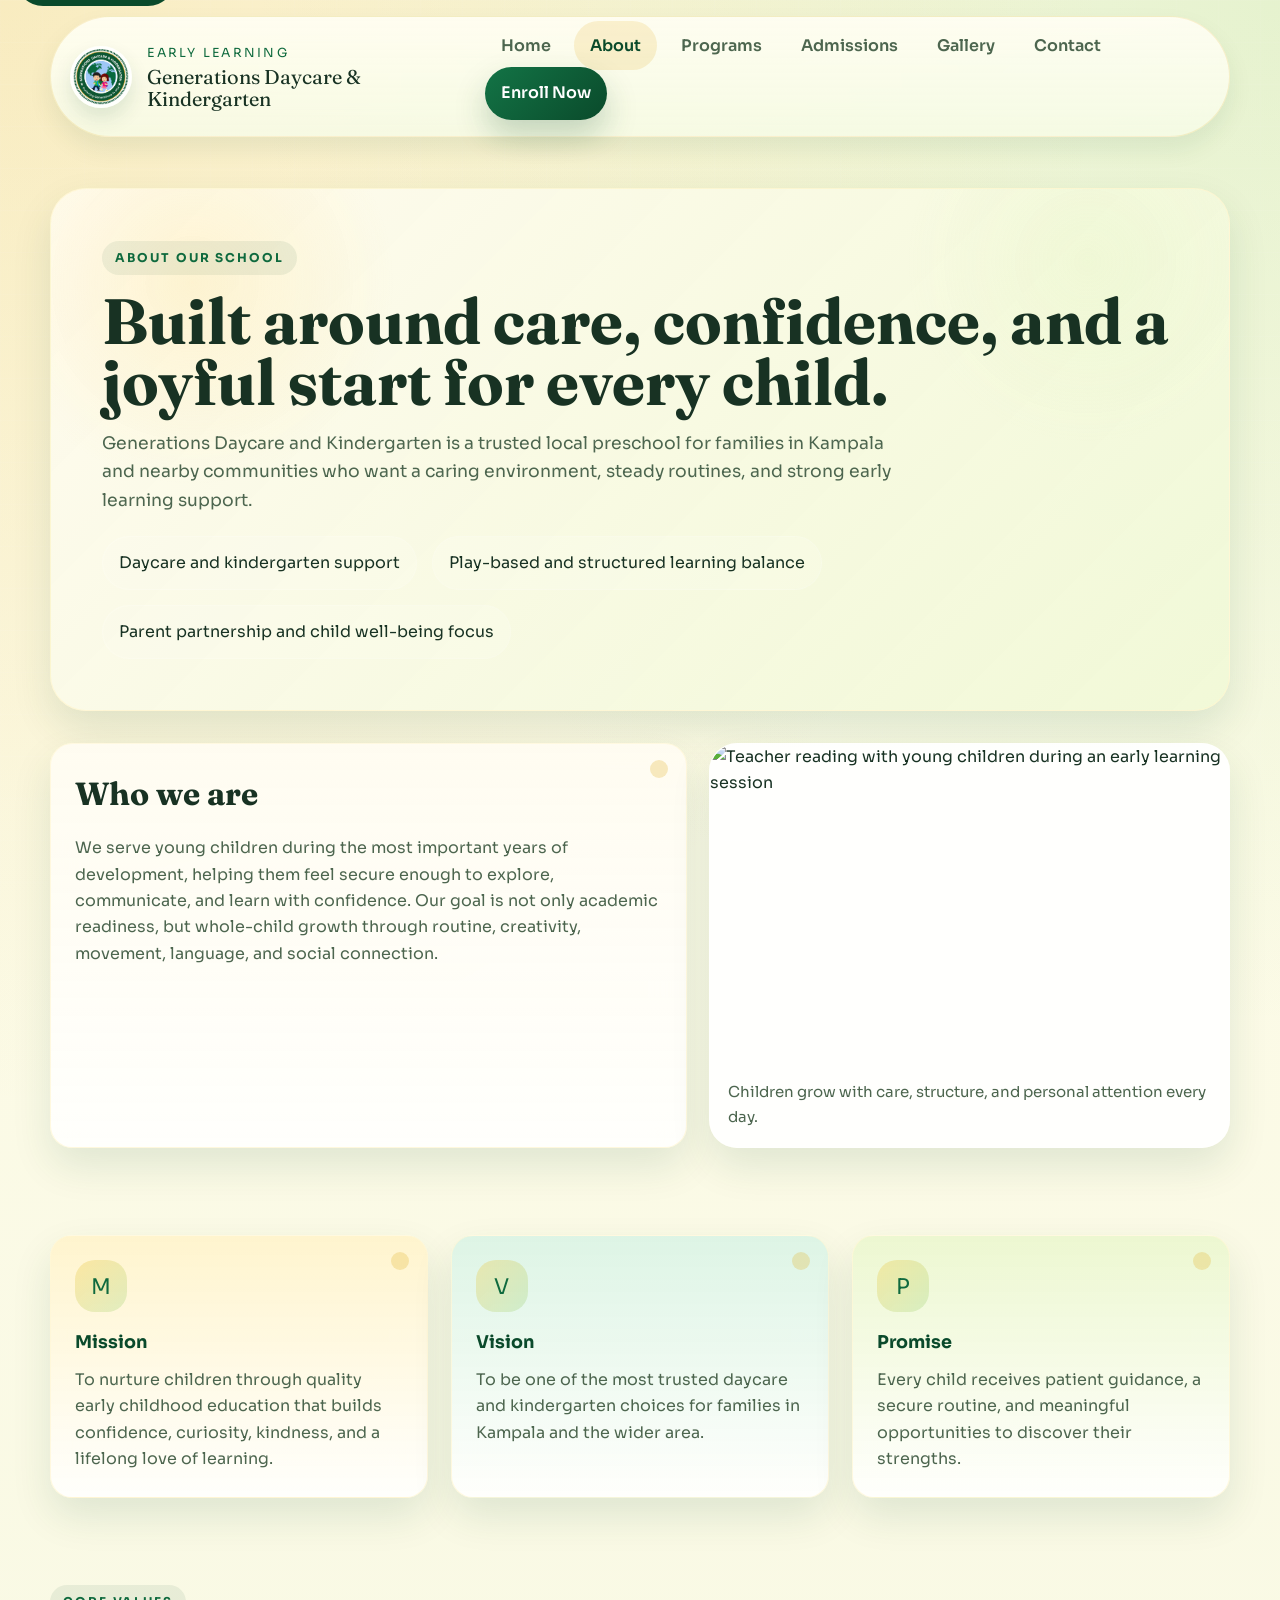
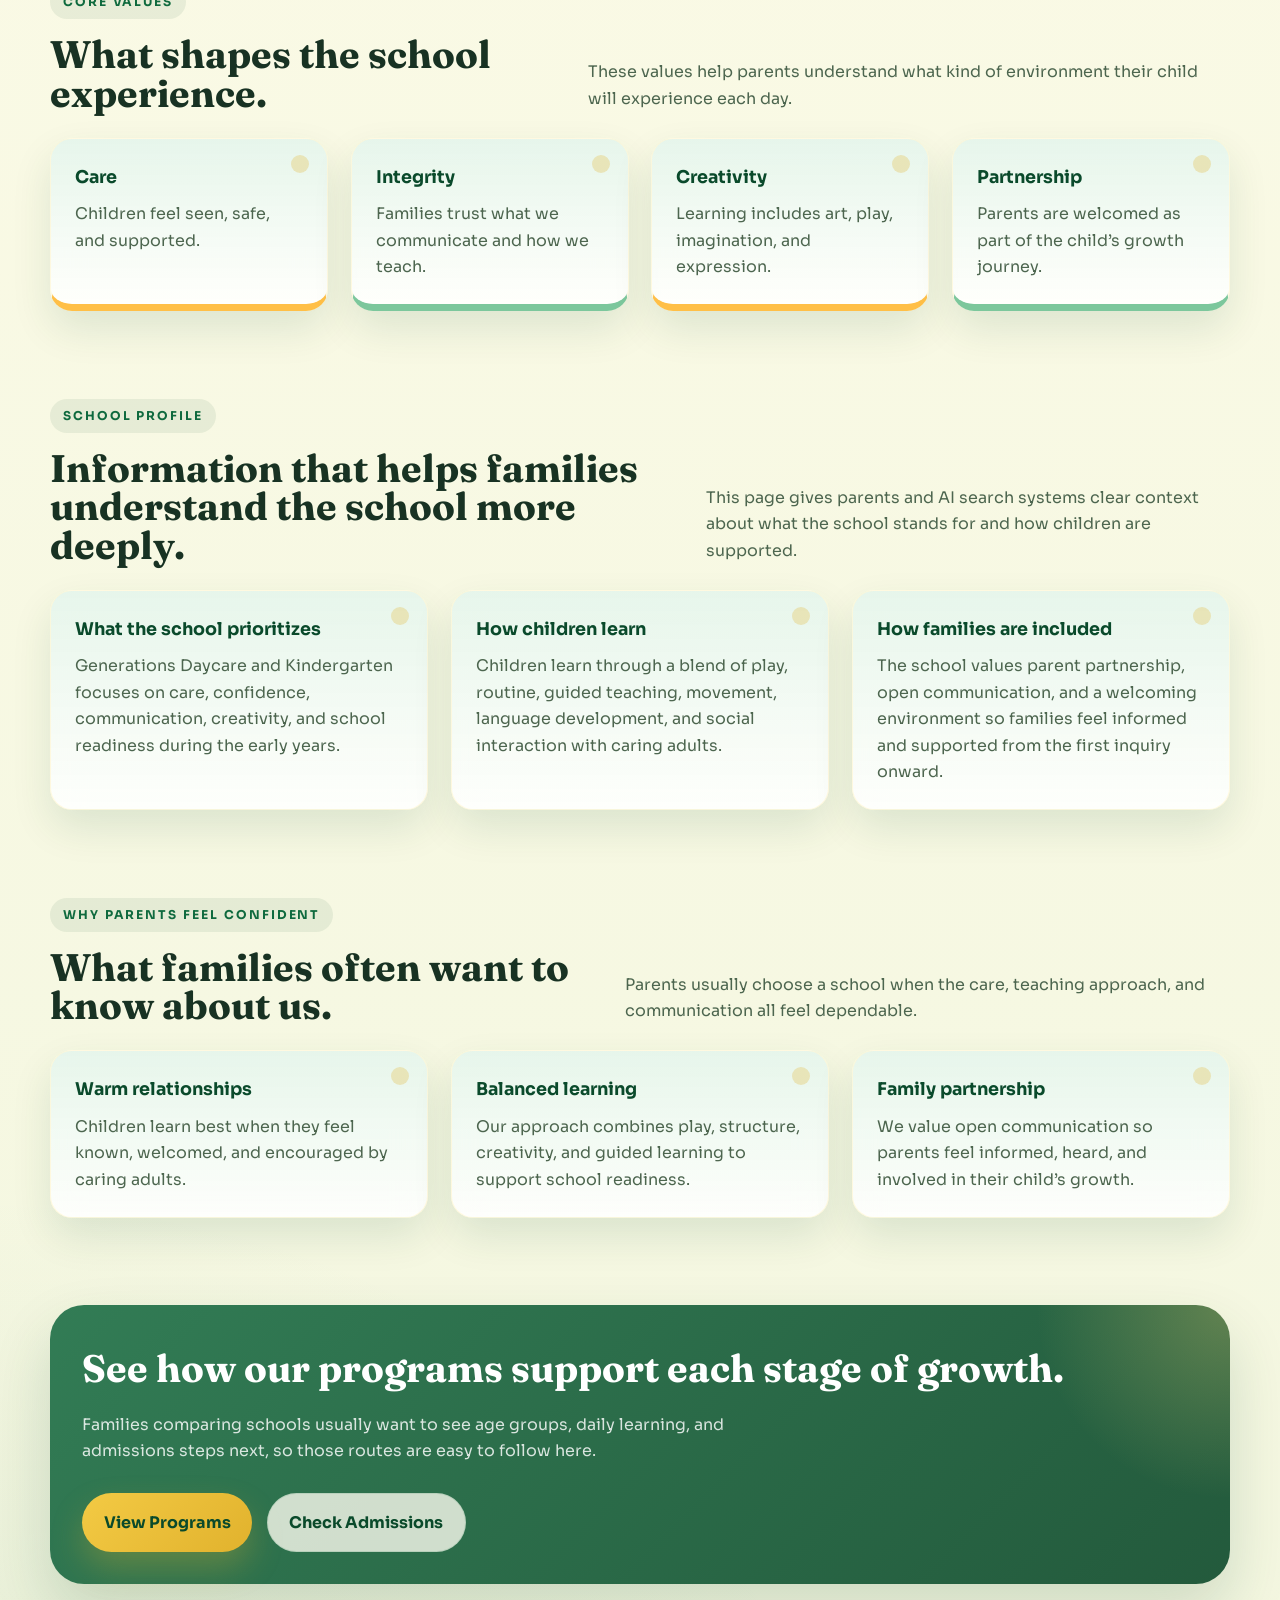
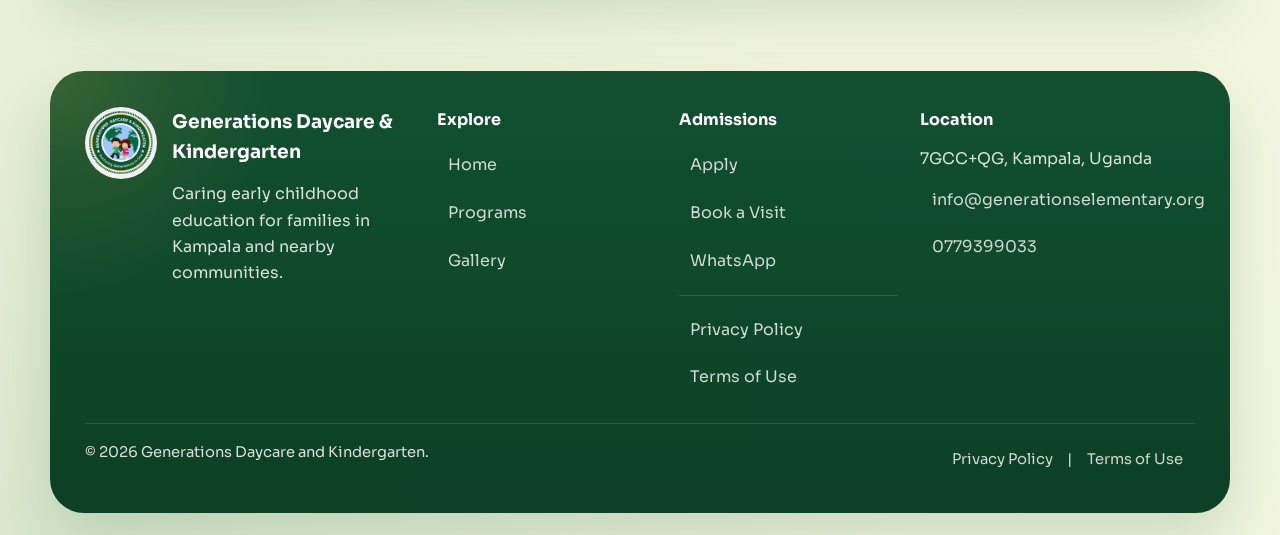
==== commit d95538d1: "form submission" ====
--- a/about.html
+++ b/about.html
@@ -5,15 +5,71 @@
     <meta name="viewport" content="width=device-width, initial-scale=1.0">
     <title>About Generations Daycare &amp; Kindergarten | Preschool in Kampala</title>
     <meta name="description" content="Learn why families choose Generations Daycare and Kindergarten in Kampala for caring teachers, playful learning, and a strong early education foundation.">
-    <meta name="keywords" content="about daycare Nalumunye, preschool Bandwe Kampala, kindergarten mission Uganda">
+    <meta name="keywords" content="about preschool Kampala, daycare mission Kampala, kindergarten values Uganda, Generations Daycare and Kindergarten">
+    <meta name="robots" content="index, follow, max-image-preview:large, max-snippet:-1, max-video-preview:-1">
+    <link rel="canonical" href="https://generationselementary.org/about.html">
     <meta property="og:title" content="About Generations Daycare &amp; Kindergarten | Kampala">
     <meta property="og:description" content="Discover the mission, values, teaching approach, and local trust behind Generations Daycare and Kindergarten in Kampala.">
+    <meta property="og:type" content="article">
+    <meta property="og:url" content="https://generationselementary.org/about.html">
+    <meta property="og:site_name" content="Generations Daycare and Kindergarten">
+    <meta name="twitter:card" content="summary_large_image">
+    <meta name="twitter:title" content="About Generations Daycare &amp; Kindergarten | Kampala">
+    <meta name="twitter:description" content="Mission, values, learning approach, and family-focused school culture for Generations Daycare and Kindergarten in Kampala.">
     <meta name="theme-color" content="#1e5a35">
     <link rel="preconnect" href="https://fonts.googleapis.com">
     <link rel="preconnect" href="https://fonts.gstatic.com" crossorigin>
     <link href="https://fonts.googleapis.com/css2?family=Fraunces:wght@600;700&family=Sora:wght@400;500;600;700&display=swap" rel="stylesheet">
     <link rel="stylesheet" href="css/styles.css">
     <link rel="stylesheet" href="css/about.css">
+    <script type="application/ld+json">
+    {
+      "@context": "https://schema.org",
+      "@graph": [
+        {
+          "@type": "Preschool",
+          "@id": "https://generationselementary.org/#school",
+          "name": "Generations Daycare and Kindergarten",
+          "url": "https://generationselementary.org/",
+          "telephone": "+256779399033",
+          "email": "info@generationselementary.org",
+          "address": {
+            "@type": "PostalAddress",
+            "streetAddress": "7GCC+QG",
+            "addressLocality": "Kampala",
+            "addressCountry": "UG"
+          }
+        },
+        {
+          "@type": "AboutPage",
+          "@id": "https://generationselementary.org/about.html#webpage",
+          "url": "https://generationselementary.org/about.html",
+          "name": "About Generations Daycare and Kindergarten",
+          "description": "About page for Generations Daycare and Kindergarten in Kampala, covering mission, values, teaching approach, and family partnership.",
+          "about": {
+            "@id": "https://generationselementary.org/#school"
+          }
+        },
+        {
+          "@type": "BreadcrumbList",
+          "itemListElement": [
+            {
+              "@type": "ListItem",
+              "position": 1,
+              "name": "Home",
+              "item": "https://generationselementary.org/"
+            },
+            {
+              "@type": "ListItem",
+              "position": 2,
+              "name": "About",
+              "item": "https://generationselementary.org/about.html"
+            }
+          ]
+        }
+      ]
+    }
+    </script>
 </head>
 <body data-page="about">
     <a class="skip-link" href="#main-content">Skip to content</a>
@@ -119,6 +175,23 @@
                 <div class="container">
                     <div class="section-heading" data-reveal>
                         <div>
+                            <span class="eyebrow" style="background: rgba(30, 90, 53, 0.08); color: var(--brand);">School Profile</span>
+                            <h2>Information that helps families understand the school more deeply.</h2>
+                        </div>
+                        <p>This page gives parents and AI search systems clear context about what the school stands for and how children are supported.</p>
+                    </div>
+                    <div class="grid-3">
+                        <article class="detail-card" data-reveal><h3>What the school prioritizes</h3><p>Generations Daycare and Kindergarten focuses on care, confidence, communication, creativity, and school readiness during the early years.</p></article>
+                        <article class="detail-card" data-reveal><h3>How children learn</h3><p>Children learn through a blend of play, routine, guided teaching, movement, language development, and social interaction with caring adults.</p></article>
+                        <article class="detail-card" data-reveal><h3>How families are included</h3><p>The school values parent partnership, open communication, and a welcoming environment so families feel informed and supported from the first inquiry onward.</p></article>
+                    </div>
+                </div>
+            </section>
+
+            <section class="section">
+                <div class="container">
+                    <div class="section-heading" data-reveal>
+                        <div>
                             <span class="eyebrow" style="background: rgba(30, 90, 53, 0.08); color: var(--brand);">Why Parents Feel Confident</span>
                             <h2>What families often want to know about us.</h2>
                         </div>
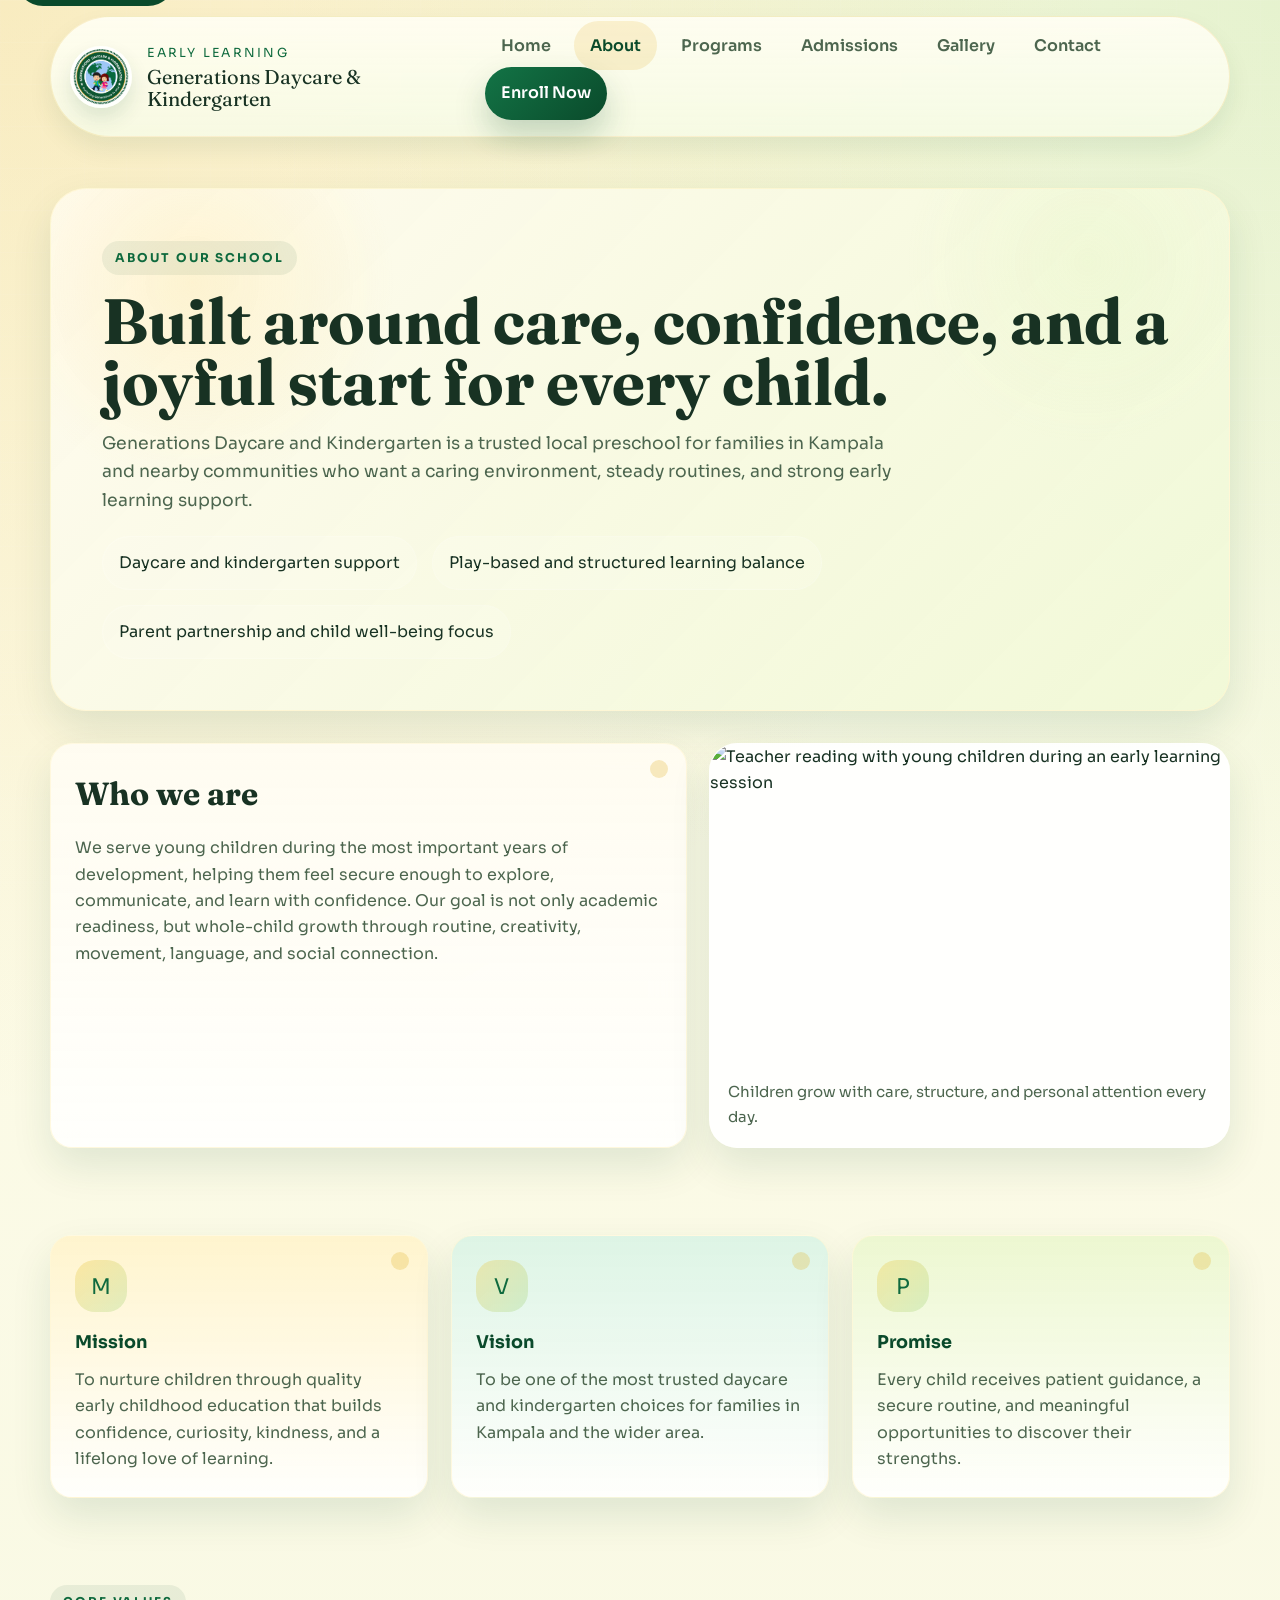
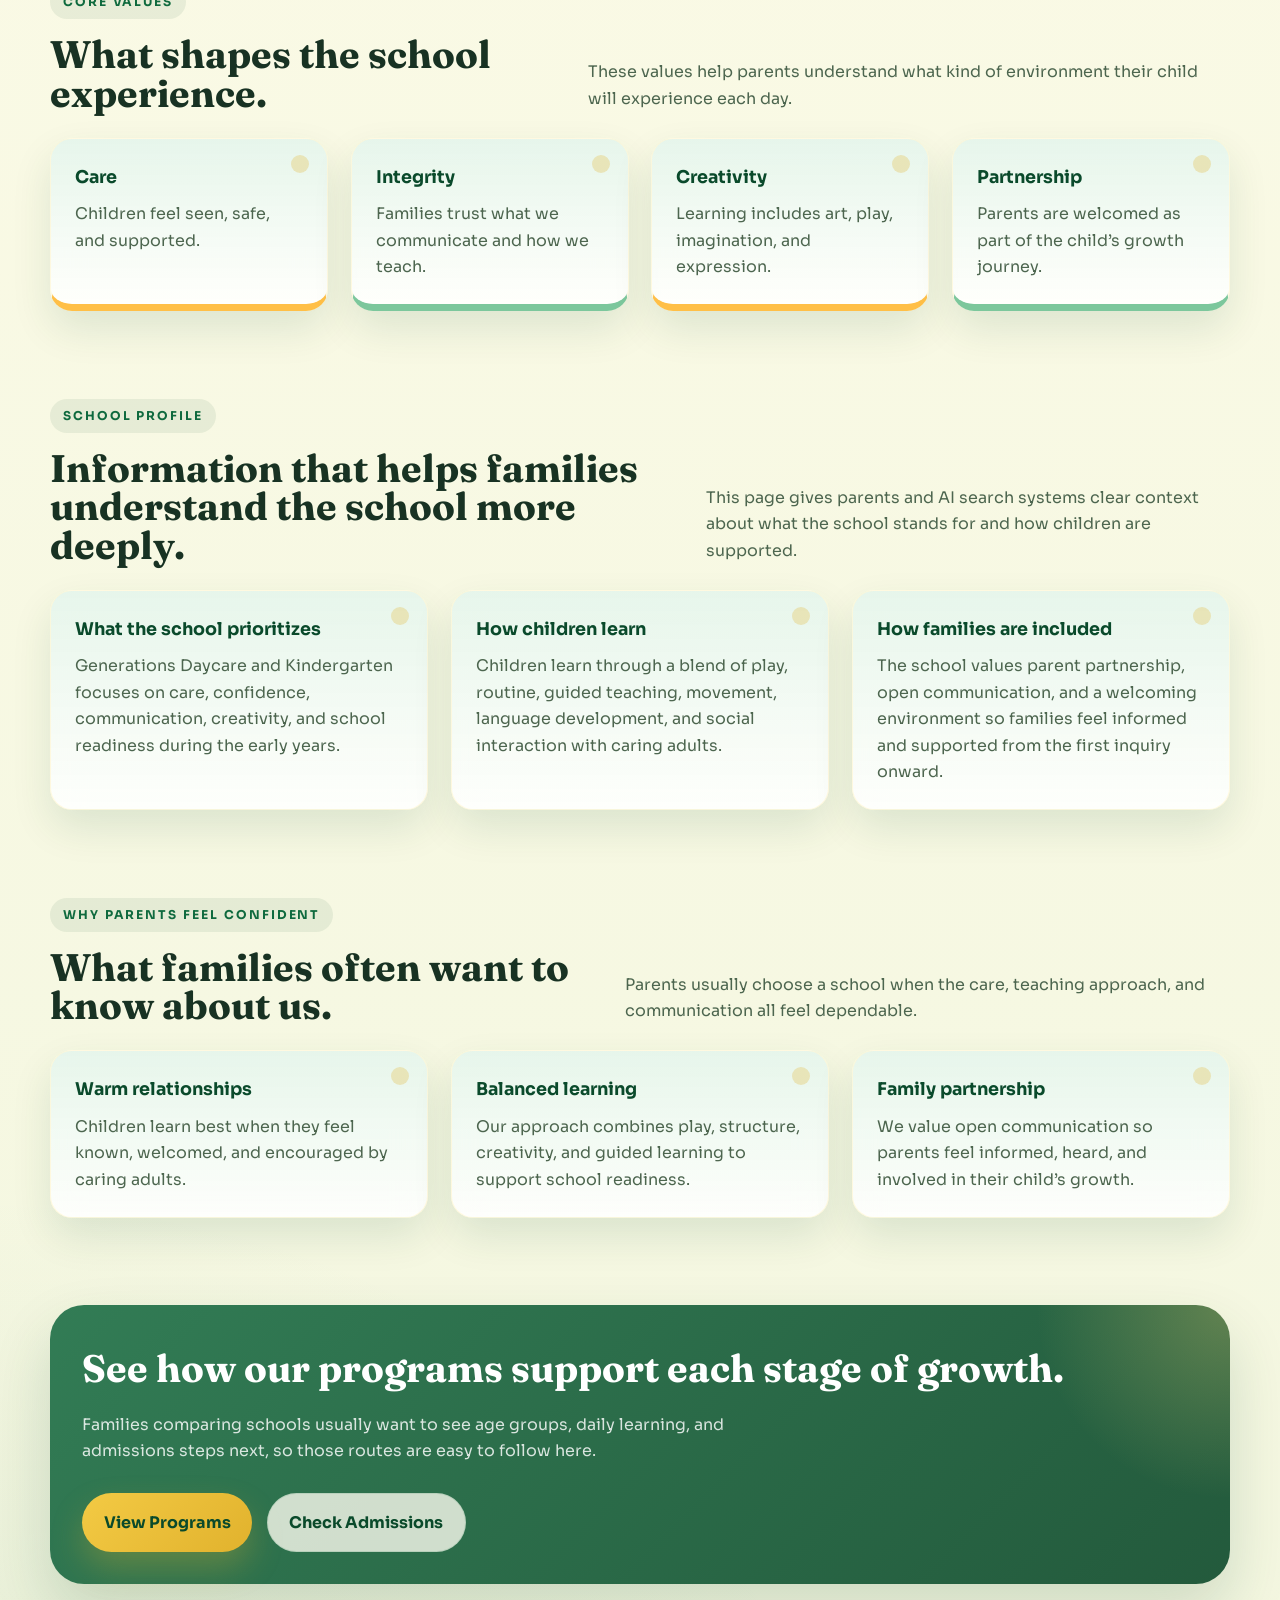
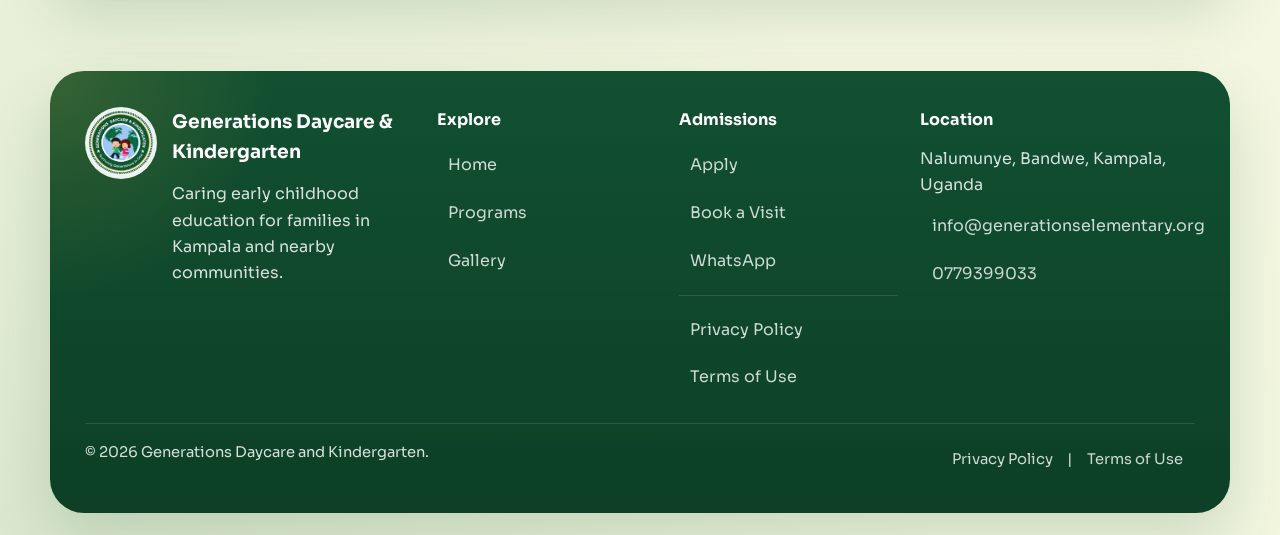
==== commit a41eebdc: "location" ====
--- a/about.html
+++ b/about.html
@@ -35,7 +35,7 @@
           "email": "info@generationselementary.org",
           "address": {
             "@type": "PostalAddress",
-            "streetAddress": "7GCC+QG",
+            "streetAddress": "Nalumunye, Bandwe",
             "addressLocality": "Kampala",
             "addressCountry": "UG"
           }
@@ -252,7 +252,7 @@
                     <div>
                         <h4>Location</h4>
                         <ul class="footer-meta">
-                            <li>7GCC+QG, Kampala, Uganda</li>
+                            <li>Nalumunye, Bandwe, Kampala, Uganda</li>
                             <li><a href="mailto:info@generationselementary.org">info@generationselementary.org</a></li>
                             <li><a href="tel:+256779399033">0779399033</a></li>
                         </ul>
